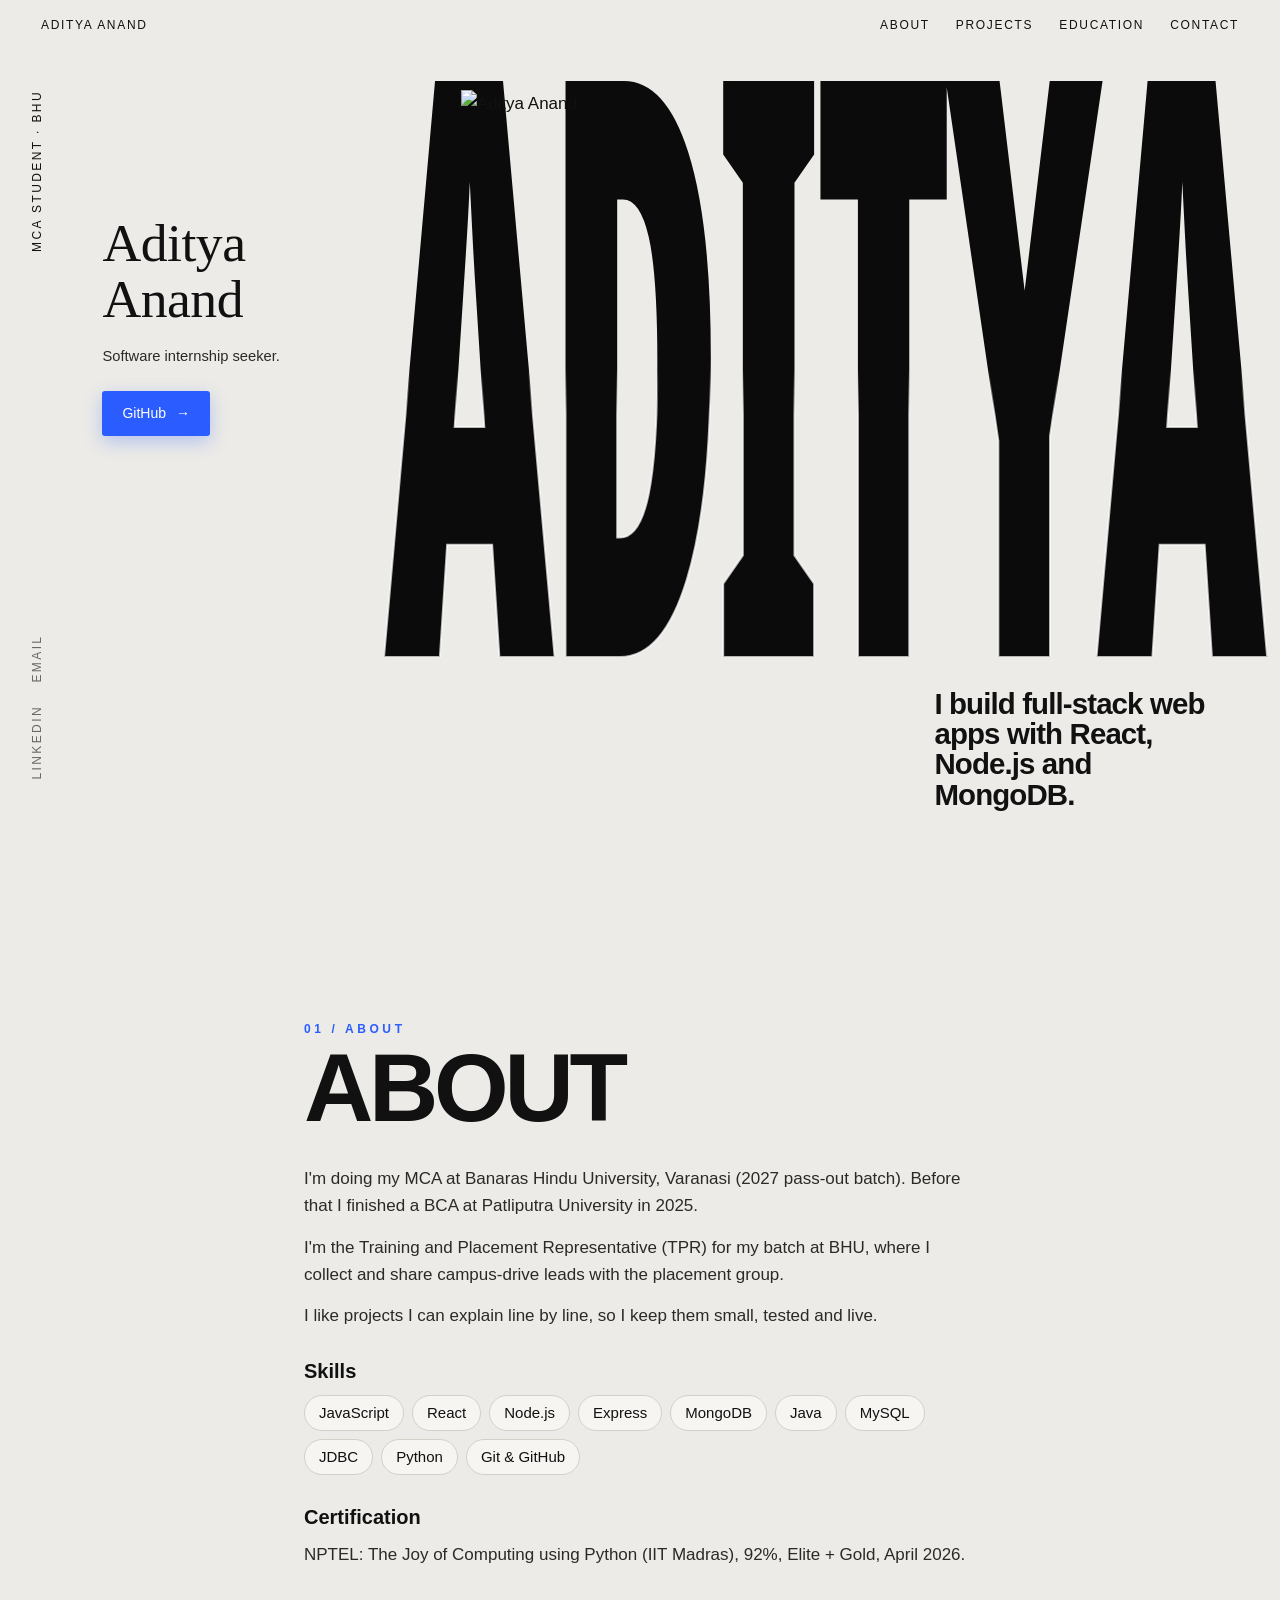
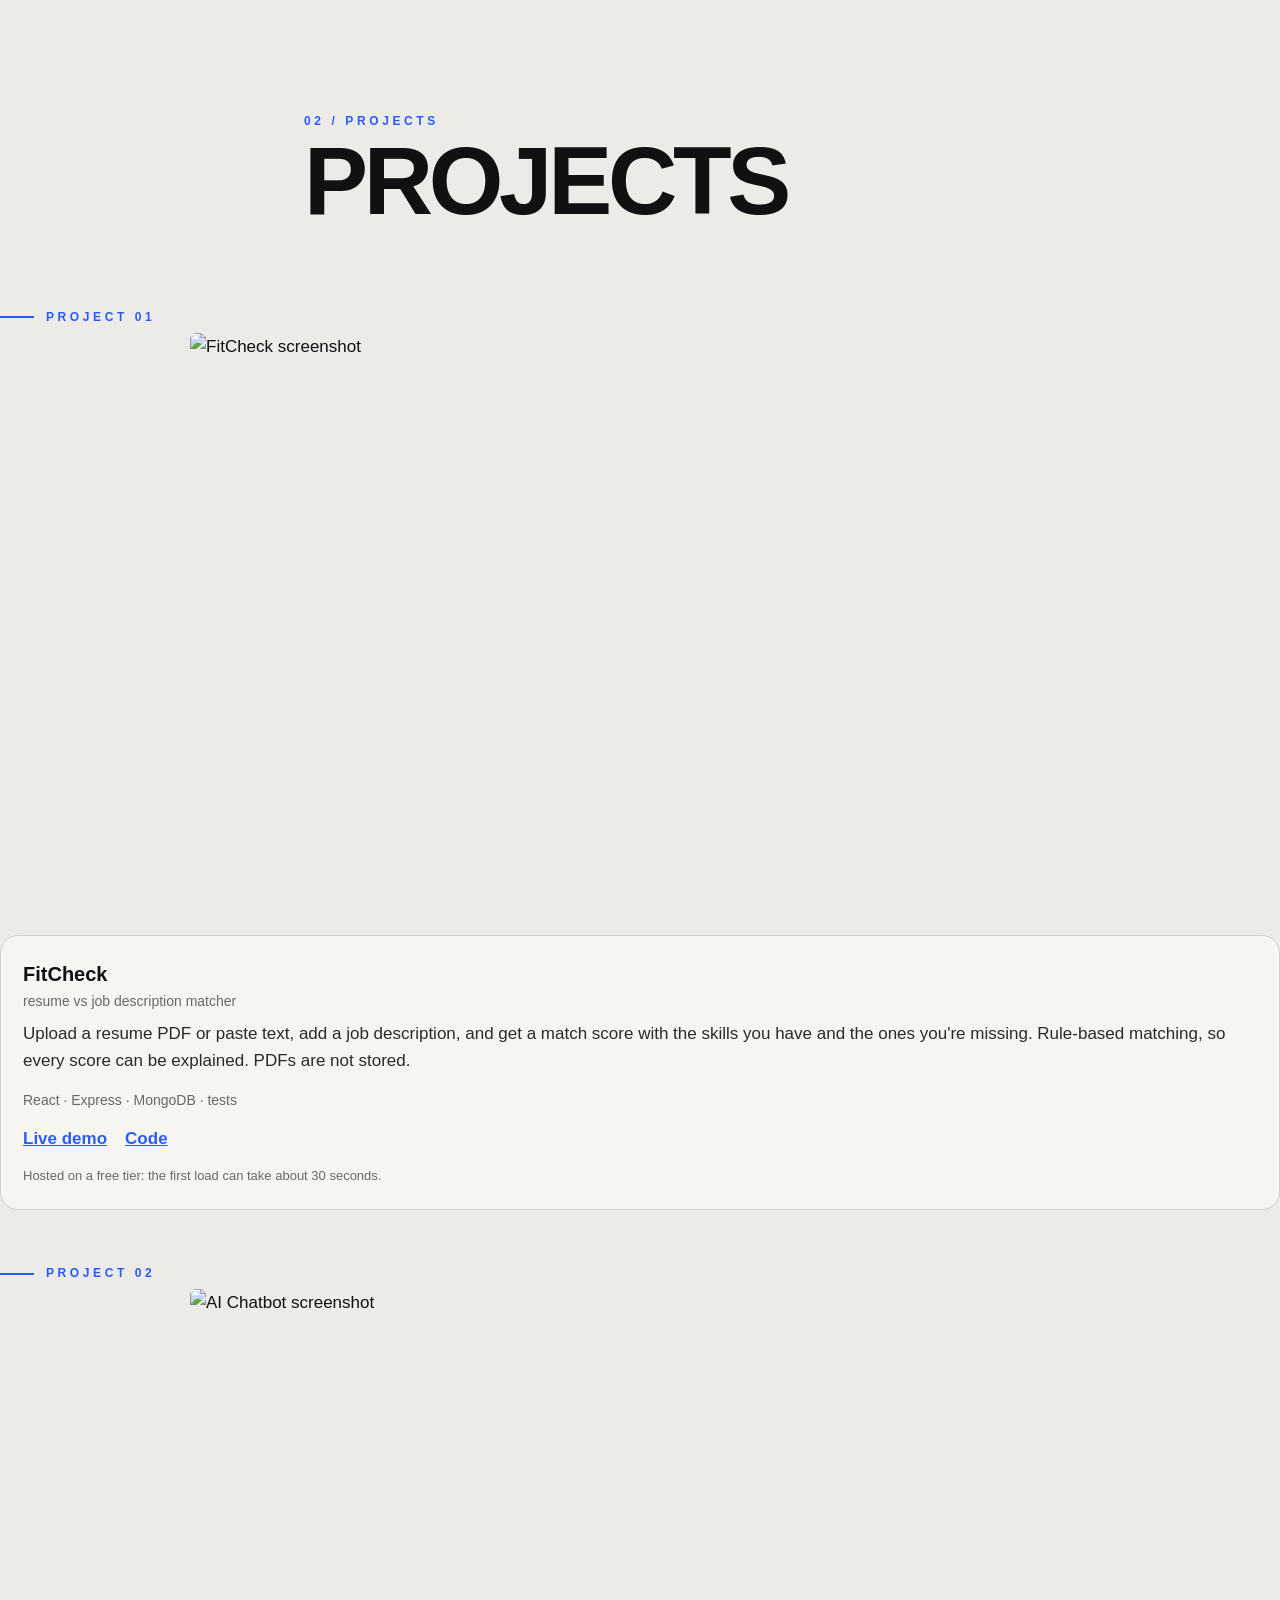
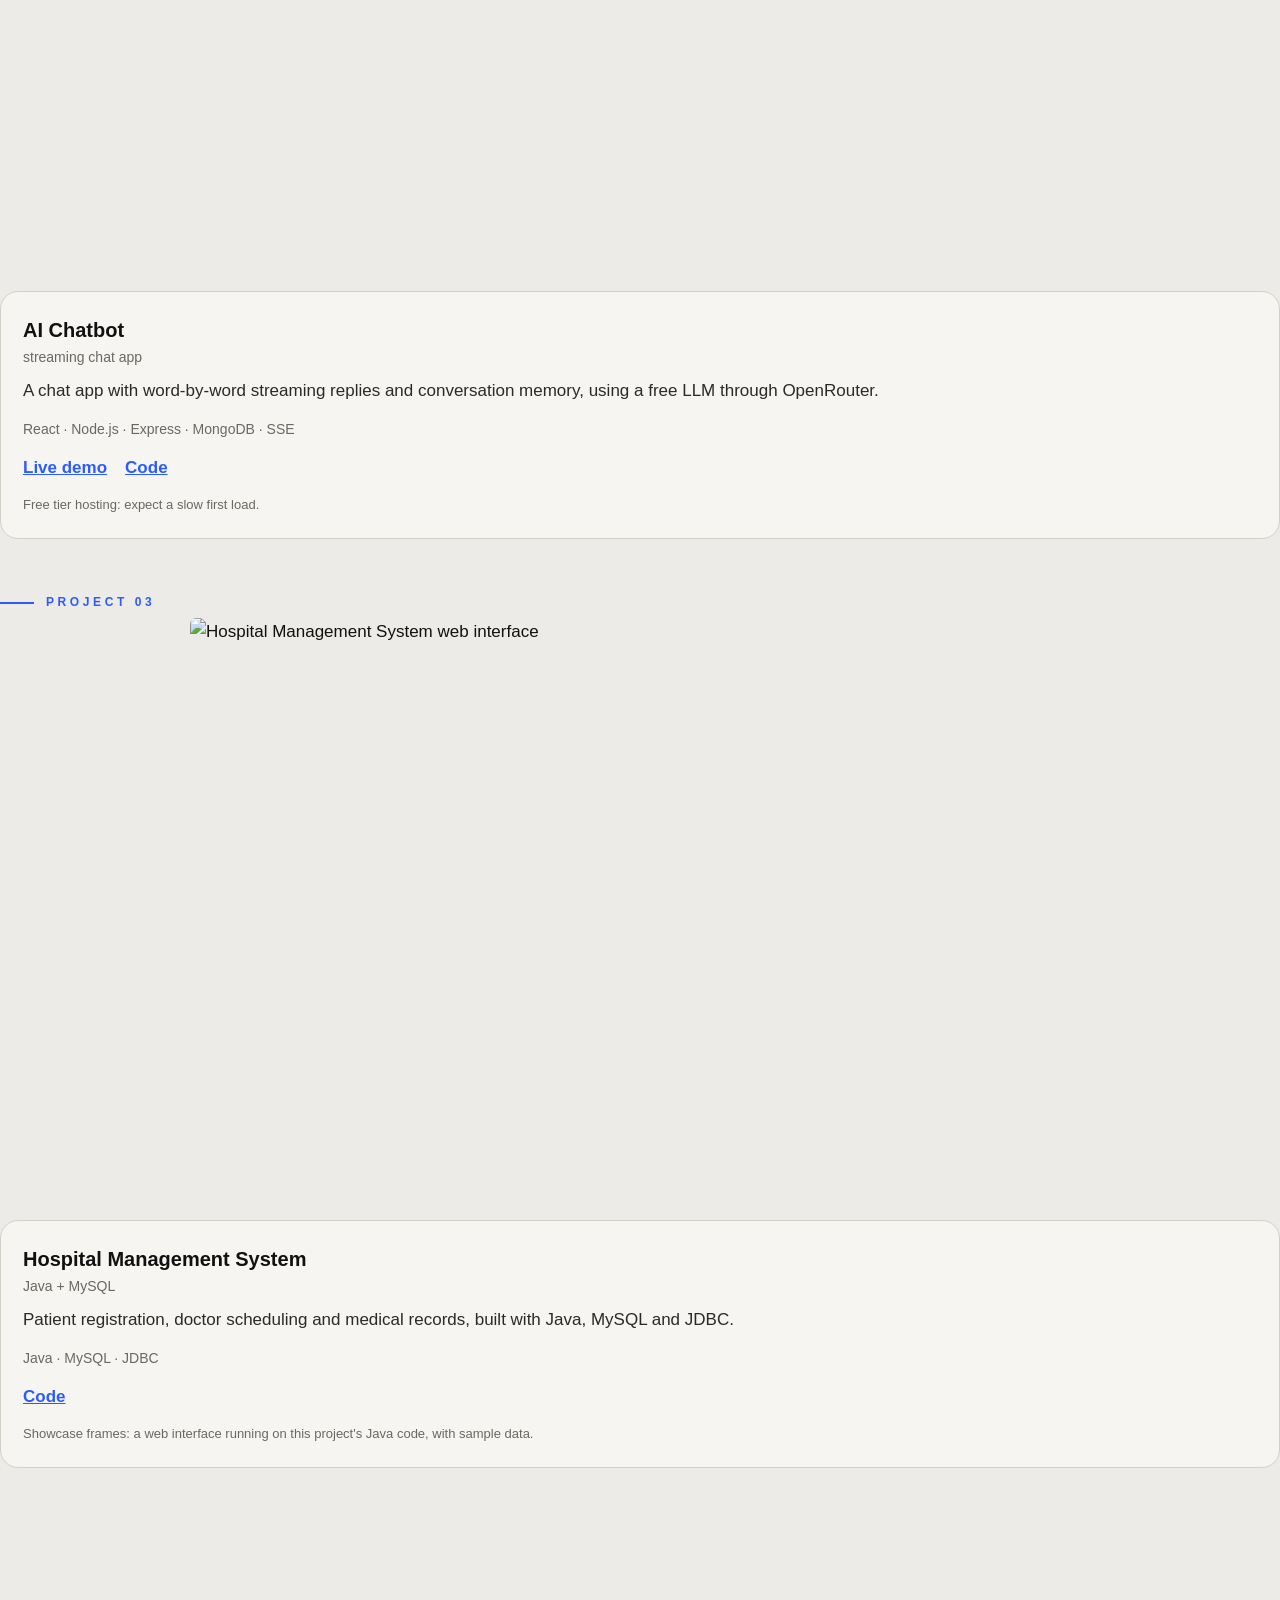
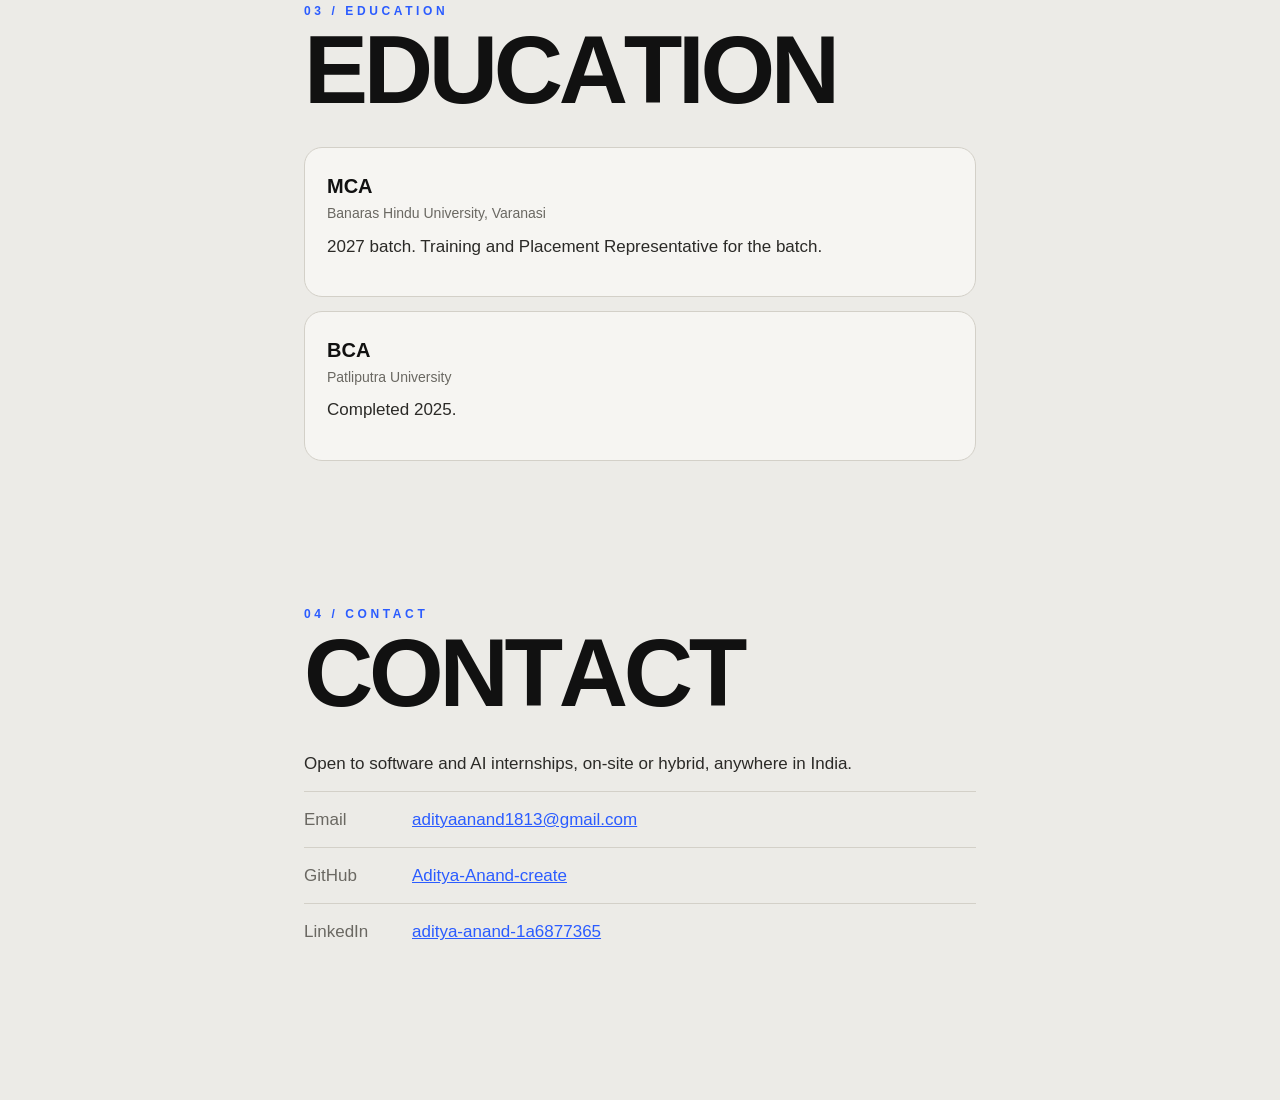
==== index.html @ 3401ed0d "Add files via upload" ====
<!doctype html>
<html lang="en">
<head>
<meta charset="utf-8">
<meta name="viewport" content="width=device-width,initial-scale=1">
<title>Aditya Anand | MCA Student, BHU</title>
<meta name="description" content="Aditya Anand - MCA student at Banaras Hindu University (2027 batch). Full-stack projects in React, Node.js and MongoDB, and Java with MySQL.">
<link rel="stylesheet" href="style.css">
</head>
<body>
<main>
  <section id="home" class="panel" aria-label="Home">
    <div class="stage" id="stage">
      <header class="topbar"><a class="mark" href="#home">Aditya Anand</a><nav class="tl" aria-label="Sections"><a href="#about">About</a><a href="#projects">Projects</a><a href="#education">Education</a><a href="#contact">Contact</a></nav></header>
      <div class="rail"><span class="rl">MCA student &middot; BHU</span><span class="rn"><a href="https://www.linkedin.com/in/aditya-anand-1a6877365" target="_blank" rel="noopener">LinkedIn</a><a href="mailto:adityaanand1813@gmail.com">Email</a></span></div>
      <svg class="word back" viewBox="0 0 2924 714" preserveAspectRatio="none" aria-hidden="true"><path d="M382 714 358 575H209L185 714H0L169 0H394L565 714ZM305 269Q298 229 293 192Q288 155 284 125Q281 153 275 190Q269 227 262 267L234 429H332ZM1082 342Q1082 520 1003.5 617Q925 714 782 714H601V0H794Q932 0 1007 88Q1082 176 1082 342ZM905 349Q905 240 876.5 193.5Q848 147 791 147H772V566H781Q846 566 875.5 513.5Q905 461 905 349ZM1424 714H1123V623L1188 588V126L1123 91V0H1424V91L1359 126V588L1424 623ZM1739 714H1569V147H1445V0H1863V147H1739ZM2121 260 2204 0H2379L2205 440V714H2034V446L1860 0H2038ZM2741 714 2717 575H2568L2544 714H2359L2528 0H2753L2924 714ZM2664 269Q2657 229 2652 192Q2647 155 2643 125Q2640 153 2634 190Q2628 227 2621 267L2593 429H2691Z"/></svg>
      <div class="portrait"><img src="img/portrait.webp" alt="Aditya Anand" width="467" height="700"></div>
      <svg class="word front" viewBox="0 0 2924 714" preserveAspectRatio="none" aria-hidden="true"><path d="M382 714 358 575H209L185 714H0L169 0H394L565 714ZM305 269Q298 229 293 192Q288 155 284 125Q281 153 275 190Q269 227 262 267L234 429H332ZM1082 342Q1082 520 1003.5 617Q925 714 782 714H601V0H794Q932 0 1007 88Q1082 176 1082 342ZM905 349Q905 240 876.5 193.5Q848 147 791 147H772V566H781Q846 566 875.5 513.5Q905 461 905 349ZM1424 714H1123V623L1188 588V126L1123 91V0H1424V91L1359 126V588L1424 623ZM1739 714H1569V147H1445V0H1863V147H1739ZM2121 260 2204 0H2379L2205 440V714H2034V446L1860 0H2038ZM2741 714 2717 575H2568L2544 714H2359L2528 0H2753L2924 714ZM2664 269Q2657 229 2652 192Q2647 155 2643 125Q2640 153 2634 190Q2628 227 2621 267L2593 429H2691Z"/></svg>
      <div class="intro">
        <h1>Aditya<br>Anand</h1>
        <p class="lead">Software internship seeker.</p>
        <a class="cta" href="https://github.com/Aditya-Anand-create" target="_blank" rel="noopener">GitHub <span aria-hidden="true">&rarr;</span></a>
      </div>
      <p class="phrase">I build full-stack web apps with React, Node.js and MongoDB.</p>
    </div>
  </section>

  <section id="about" class="panel" aria-label="About">
    <p class="num">01 / ABOUT</p>
    <h2>About</h2>
    <p>I'm doing my MCA at Banaras Hindu University, Varanasi (2027 pass-out batch). Before that I finished a BCA at Patliputra University in 2025.</p>
    <p>I'm the Training and Placement Representative (TPR) for my batch at BHU, where I collect and share campus-drive leads with the placement group.</p>
    <p>I like projects I can explain line by line, so I keep them small, tested and live.</p>
    <h3>Skills</h3>
    <ul class="chips">
      <li>JavaScript</li><li>React</li><li>Node.js</li><li>Express</li><li>MongoDB</li><li>Java</li><li>MySQL</li><li>JDBC</li><li>Python</li><li>Git &amp; GitHub</li>
    </ul>
    <h3>Certification</h3>
    <p>NPTEL: The Joy of Computing using Python (IIT Madras), 92%, Elite + Gold, April 2026.</p>
  </section>

  <section id="projects" class="panel" aria-label="Projects">
    <p class="num">02 / PROJECTS</p>
    <h2>Projects</h2>
  </section>
  <section id="fitcheck" class="panel projsec" aria-label="Project 01">
    <p class="num">PROJECT 01</p>
    <div class="show" data-p="fc"><div class="screen"><img class="ph" src="img/frames/g07.webp" alt="FitCheck screenshot" width="1000" height="640"><canvas width="1000" height="640" aria-hidden="true"></canvas></div></div>
    <article>      <h3>FitCheck <span>resume vs job description matcher</span></h3>
      <p>Upload a resume PDF or paste text, add a job description, and get a match score with the skills you have and the ones you're missing. Rule-based matching, so every score can be explained. PDFs are not stored.</p>
      <p class="stack">React · Express · MongoDB · tests</p>
      <p class="links"><a href="https://fitcheck-pequ.onrender.com" target="_blank" rel="noopener">Live demo</a><a href="https://github.com/Aditya-Anand-create/fitcheck" target="_blank" rel="noopener">Code</a></p>
      <p class="note">Hosted on a free tier: the first load can take about 30 seconds.</p>
    </article>
  </section>
  <section id="chatbot" class="panel projsec" aria-label="Project 02">
    <p class="num">PROJECT 02</p>
    <div class="show" data-p="cb"><div class="screen"><img class="ph" src="img/frames/c07.webp" alt="AI Chatbot screenshot" width="1000" height="640"><canvas width="1000" height="640" aria-hidden="true"></canvas></div></div>
    <article>      <h3>AI Chatbot <span>streaming chat app</span></h3>
      <p>A chat app with word-by-word streaming replies and conversation memory, using a free LLM through OpenRouter.</p>
      <p class="stack">React · Node.js · Express · MongoDB · SSE</p>
      <p class="links"><a href="https://ai-chatbot-h0st.onrender.com" target="_blank" rel="noopener">Live demo</a><a href="https://github.com/Aditya-Anand-create/ai-chatbot" target="_blank" rel="noopener">Code</a></p>
      <p class="note">Free tier hosting: expect a slow first load.</p>
    </article>
  </section>
  <section id="hms" class="panel projsec" aria-label="Project 03">
    <p class="num">PROJECT 03</p>
    <div class="show" data-p="hm"><div class="screen"><img class="ph" src="img/frames/h11.webp" alt="Hospital Management System web interface" width="1000" height="640"><canvas width="1000" height="640" aria-hidden="true"></canvas></div></div>
    <article>      <h3>Hospital Management System <span>Java + MySQL</span></h3>
      <p>Patient registration, doctor scheduling and medical records, built with Java, MySQL and JDBC.</p>
      <p class="stack">Java · MySQL · JDBC</p>
      <p class="links"><a href="https://github.com/Aditya-Anand-create/hospital-management-system" target="_blank" rel="noopener">Code</a></p>
    
      <p class="note">Showcase frames: a web interface running on this project's Java code, with sample data.</p>
    </article>
  </section>


  <section id="education" class="panel" aria-label="Education">
    <p class="num">03 / EDUCATION</p>
    <h2>Education</h2>
    <article>
      <h3>MCA <span>Banaras Hindu University, Varanasi</span></h3>
      <p>2027 batch. Training and Placement Representative for the batch.</p>
    </article>
    <article>
      <h3>BCA <span>Patliputra University</span></h3>
      <p>Completed 2025.</p>
    </article>
  </section>

  <section id="contact" class="panel" aria-label="Contact">
    <p class="num">04 / CONTACT</p>
    <h2>Contact</h2>
    <p>Open to software and AI internships, on-site or hybrid, anywhere in India.</p>
    <ul class="contact">
      <li><span>Email</span><a href="mailto:adityaanand1813@gmail.com">adityaanand1813@gmail.com</a></li>
      <li><span>GitHub</span><a href="https://github.com/Aditya-Anand-create" target="_blank" rel="noopener">Aditya-Anand-create</a></li>
      <li><span>LinkedIn</span><a href="https://www.linkedin.com/in/aditya-anand-1a6877365" target="_blank" rel="noopener">aditya-anand-1a6877365</a></li>
    </ul>
  </section>
</main>

<script src="app.js"></script>
</body>
</html>
---- style.css ----
:root{--bg:#ecebe7;--ink:#111;--mute:#6a6862;--line:#d3d0c8;--bar:#0c0c0c;--accent:#2b5cff}
*{box-sizing:border-box;margin:0}
body{background:var(--bg);color:var(--ink);font:17px/1.6 Roboto,'Helvetica Neue',Arial,sans-serif;min-height:100vh;overflow-x:hidden}
html{scroll-behavior:smooth}
main{max-width:none;padding:0}
.panel{display:block}
#about,#projects,#education,#contact{max-width:720px;margin:0 auto;padding:90px 24px 10px}
#contact{padding-bottom:140px}
#about,#projects,#education,#contact{scroll-margin-top:60px}
h2{font-size:clamp(46px,13vw,96px);font-weight:900;text-transform:uppercase;letter-spacing:-.045em;line-height:.9;margin-bottom:26px}
h3{font-size:20px;margin:26px 0 8px}
h3 span{display:block;font-size:14px;font-weight:400;color:var(--mute)}
p{margin-bottom:14px;color:#2b2a27}
a{color:var(--accent)}
.num{font-size:12px;letter-spacing:.3em;color:var(--accent);font-weight:700;margin:30px 0 6px}
.chips{list-style:none;display:flex;flex-wrap:wrap;gap:8px;padding:0}
.chips li{padding:5px 14px;border:1px solid var(--line);border-radius:99px;font-size:15px;background:#f6f5f2}
article{border:1px solid var(--line);border-radius:18px;padding:22px;margin-bottom:14px;background:#f6f5f2;transition:transform .3s,border-color .3s}
article:hover{transform:translateY(-3px);border-color:var(--accent)}
article h3{margin-top:0}
.stack{font-size:14px;color:var(--mute)}
.links a{margin-right:18px;font-weight:600}
.note{font-size:13px;color:var(--mute);margin:0}
.contact{list-style:none;padding:0}
.contact li{display:flex;gap:18px;padding:14px 0;border-top:1px solid var(--line);flex-wrap:wrap}
.contact span{width:90px;color:var(--mute)}
@keyframes rv{from{opacity:0;transform:translateY(24px)}to{opacity:1;transform:none}}

/* hero: layered portrait */
.stage{--px:0;--py:0;position:relative;width:100%;height:100vh;height:100svh;min-height:640px;overflow:hidden;background:var(--bg);font-family:Roboto,'Helvetica Neue',Arial,sans-serif}
.topbar{position:absolute;z-index:6;left:0;right:0;top:0;display:flex;justify-content:space-between;align-items:center;padding:26px clamp(20px,3.2vw,48px)}
.mark,.tl a{font-size:12px;letter-spacing:.14em;text-transform:uppercase;font-weight:500;color:var(--ink);text-decoration:none}
.tl{display:flex;gap:26px}
html:not(.embed) .topbar{position:fixed;background:rgba(236,235,231,.88);-webkit-backdrop-filter:blur(8px);backdrop-filter:blur(8px);padding-top:16px;padding-bottom:16px}
.tl a:hover{color:var(--accent)}
.rail{position:absolute;z-index:6;left:clamp(14px,2.2vw,32px);top:90px;bottom:120px;display:flex;flex-direction:column;justify-content:space-between;align-items:center}
.rl,.rn{writing-mode:vertical-rl;transform:rotate(180deg);font-size:12px;letter-spacing:.2em;text-transform:uppercase;color:var(--ink)}
.rn{display:flex;gap:22px}
.rn a{color:var(--mute);text-decoration:none;font-size:12px;letter-spacing:.2em;text-transform:uppercase}
.rn a:hover{color:var(--accent)}
.word{position:absolute;left:30%;width:69%;top:9%;height:64%;overflow:visible;pointer-events:none;transform:translate(calc(var(--px)*-16px),calc(var(--py)*-8px));transition:none}
.word.back{z-index:1}
.word.back path{fill:#0b0b0b}
.word.front{z-index:3;transform:translate(calc(var(--px)*-30px),calc(var(--py)*-14px))}
.word.front path{fill:none;stroke:rgba(255,255,255,.7);vector-effect:non-scaling-stroke;stroke-width:2px}
.word.front{-webkit-mask-image:linear-gradient(to bottom,transparent 50%,#000 58%);mask-image:linear-gradient(to bottom,transparent 50%,#000 58%)}
.portrait{position:absolute;z-index:2;left:36%;bottom:0;height:90%;aspect-ratio:467/700;transform:translate(calc(var(--px)*12px),calc(var(--py)*4px))}
.portrait img{display:block;height:100%;width:100%;filter:none}
.intro{position:absolute;z-index:5;left:clamp(64px,8vw,130px);top:clamp(130px,24vh,230px);width:clamp(180px,22vw,300px)}
.intro h1{font-family:Georgia,'Times New Roman',serif;font-weight:400;font-size:clamp(34px,4.2vw,64px);line-height:1.04;letter-spacing:-.01em;margin:0 0 18px;color:var(--ink)}
.intro .lead{font-size:clamp(14px,1.15vw,17px);line-height:1.45;max-width:17em;color:#2b2a27;margin-bottom:24px}
.cta{display:inline-flex;gap:10px;align-items:center;padding:11px 20px;background:var(--accent);color:#fff;font-size:14px;font-weight:500;border-radius:3px;text-decoration:none;box-shadow:0 6px 18px rgba(43,92,255,.28)}
.phrase{position:absolute;z-index:5;right:clamp(20px,4vw,64px);bottom:90px;width:23vw;font-size:clamp(20px,2.3vw,38px);line-height:1.03;font-weight:800;letter-spacing:-.03em;text-align:left;margin:0;color:var(--ink)}
.stage .portrait,.stage .word,.stage .intro,.stage .phrase,.stage .topbar,.stage .rail{animation:hin 1.1s cubic-bezier(.2,.7,.2,1) backwards}
.stage .word.back{animation-delay:.1s}.stage .portrait{animation-delay:.3s}.stage .word.front{animation-delay:.5s}.stage .intro{animation-delay:.7s}.stage .phrase{animation-delay:.9s}
@keyframes hin{from{opacity:0;translate:0 26px}to{opacity:1;translate:0 0}}

/* scroll story: project showcase */
.story{position:relative;background:var(--bg);padding:40px 20px 150px}
.story .screen{display:none}
.story .cap{margin:0 auto 56px;max-width:760px}
.story .still{display:block;width:100%;height:auto;border-radius:6px}
.story figcaption{padding-top:14px}
.story h3{font-family:Georgia,'Times New Roman',serif;font-weight:400;font-size:clamp(28px,4vw,48px);line-height:1.05;margin:0 0 10px;letter-spacing:-.01em}
.story h3 span{font-family:Roboto,Arial,sans-serif;font-size:14px;letter-spacing:0;margin-top:6px}
.story figcaption a{font-weight:600;margin-right:18px;font-size:15px}
.hint{display:none}
.story.scrolly{height:560vh;padding:0}
.story.scrolly .pin{position:sticky;top:0;height:100vh;height:100svh;display:flex;flex-direction:column;align-items:center;justify-content:center;gap:10px;padding:56px 16px 110px;overflow:hidden}
.story.scrolly .screen{display:block;position:relative;width:min(900px,94vw,calc((100svh - 260px)*1.5625));aspect-ratio:1000/640;flex:none}
.story.scrolly .screen img,.story.scrolly .screen canvas{position:absolute;inset:0;width:100%;height:100%}
.story.scrolly .screen canvas{opacity:0}.story.scrolly.live .screen canvas{opacity:1}
.story.scrolly .caps{position:relative;width:min(760px,94vw);height:110px;flex:none}
.story.scrolly .cap{position:absolute;inset:0;margin:0;max-width:none;opacity:0;transform:translateY(10px);transition:opacity .4s,transform .4s;pointer-events:none;text-align:center}
.story.scrolly .cap.on{opacity:1;transform:none;pointer-events:auto}
.story.scrolly .still{display:none}
.story.scrolly figcaption{padding:0}
.story.scrolly .hint{display:block;position:absolute;left:50%;bottom:116px;transform:translateX(-50%);font-size:11px;letter-spacing:.3em;text-transform:uppercase;color:var(--mute);margin:0;opacity:.0}

@media (max-width:760px){
  .stage{min-height:700px}
  html:not(.embed) .stage{height:max(100svh,700px)}
  .topbar{padding:18px 16px}
  .mark{display:none}
  .tl{width:100%;justify-content:space-between;gap:0}
  .mark,.tl a{font-size:11px;letter-spacing:.1em}
  .rail{display:none}
  .word{left:3%;width:94%;top:35%;height:19%}
  .word.front{display:none}
  .portrait{left:auto;right:5%;height:46%}
  .intro{left:20px;top:80px;width:62%}
  .intro h1{font-size:44px;margin-bottom:12px}
  .intro .lead{font-size:15px;margin-bottom:16px}
  .cta{padding:10px 18px;font-size:14px}
  .phrase{left:20px;right:auto;bottom:auto;top:58%;width:32%;font-size:16px;line-height:1.08}
}
@media (prefers-reduced-motion:reduce){.stage *{animation:none!important}html{scroll-behavior:auto}}

/* embedded in the Files viewer: viewport units are unreliable, use fixed heights */
html.embed .stage{height:700px;min-height:0}
@media (max-width:760px){html.embed .stage{height:740px}}
.story.flow{height:auto;padding:30px 16px 150px;display:flex;flex-direction:column;align-items:center}
.story.flow .pin{display:flex;flex-direction:column;align-items:center;gap:12px;width:100%}
.story.flow .screen{display:block;position:relative;width:min(900px,94vw);aspect-ratio:1000/640}
.story.flow .screen img,.story.flow .screen canvas{position:absolute;inset:0;width:100%;height:100%}
.story.flow .screen canvas{opacity:0}.story.flow.live .screen canvas{opacity:1}
.story.flow .caps{position:relative;width:min(760px,94vw);height:110px}
.story.flow .cap{position:absolute;inset:0;margin:0;max-width:none;opacity:0;transition:opacity .4s;pointer-events:none;text-align:center}
.story.flow .cap.on{opacity:1;pointer-events:auto}
.story.flow .still{display:none}.story.flow figcaption{padding:0}
.story.live .screen .ph{visibility:hidden}

/* reveal animations */
html.rvon .rv{opacity:0;transform:translateY(46px);transition:opacity .9s cubic-bezier(.2,.7,.2,1) var(--d,0s),transform .9s cubic-bezier(.2,.7,.2,1) var(--d,0s),filter .9s ease var(--d,0s)}
html.rvon .rv.in{opacity:1;transform:none}
html.rvon .rv-h{transform:translateY(70px) skewY(3deg);transform-origin:0 100%;filter:blur(6px)}
html.rvon .rv-h.in{filter:none}
html.rvon .rv-card{transform:translateY(60px) scale(.965)}
html.rvon .rv-pop{transform:scale(.6) translateY(14px)}
html.rvon .rv-left{transform:translateX(-36px)}
html.rvon .rv-screen{transform:translateY(80px) scale(.9);filter:blur(5px)}
html.rvon .rv-screen.in{filter:none}
.story .screen{transition:box-shadow .6s}
@keyframes bob{0%,100%{translate:0 0}50%{translate:0 -6px}}
.story.flow.live .screen canvas{animation:bob 5s ease-in-out infinite}
@media (prefers-reduced-motion:reduce){.story.flow.live .screen canvas{animation:none}}

.story small{display:block;margin-top:6px;font-size:12px;color:var(--mute)}

/* project sections */
.projsec{padding-top:10px}
.show{position:relative;width:min(900px,100%);margin:6px auto 26px;perspective:1400px}
.show .screen{position:relative;display:block;aspect-ratio:1000/640;transform-origin:50% 100%;
  transform:rotateX(calc((1 - var(--r,1)) * 10deg)) translateY(calc((1 - var(--r,1)) * 40px)) scale(calc(.88 + var(--r,1) * .12));
  opacity:calc(.35 + var(--r,1) * .65);transition:transform .25s linear,opacity .25s linear}
.show .screen img,.show .screen canvas{position:absolute;inset:0;width:100%;height:100%;border-radius:6px}
.show canvas{opacity:0}.show.live canvas{opacity:1}.show.live .ph{visibility:hidden}
.projsec article{transition:transform .25s linear,opacity .25s linear;transform:translateY(calc((1 - var(--r,1)) * 24px))}
.projsec article:hover{transform:translateY(-3px)}
.projsec .num::before{content:"";display:inline-block;width:34px;height:2px;background:var(--accent);vertical-align:middle;margin-right:12px}

/* more reveal styles */
html.rvon .rv-line{transform:translateX(-24px)}
html.rvon .rv-up{transform:translateY(36px);transition-duration:1s}
html.rvon .rv-h{opacity:1;transform:none;filter:none}
html.rvon .panel h2{overflow:hidden;padding-bottom:.08em}
html.rvon .panel h2 .ch{display:inline-block;transform:translateY(115%) rotate(6deg);transition:transform .8s cubic-bezier(.2,.8,.2,1) calc(var(--i) * .045s)}
html.rvon .panel h2.in .ch{transform:none}

/* hero depth on scroll (driven by the share of the hero still on screen) */
html.rvon .stage .portrait{translate:0 calc(var(--h,0) * -46px)}
html.rvon .stage .word.back{translate:0 calc(var(--h,0) * 90px)}
html.rvon .stage .word.front{translate:0 calc(var(--h,0) * 90px)}
html.rvon .stage .intro{translate:0 calc(var(--h,0) * -26px)}
html.rvon .stage .phrase{translate:0 calc(var(--h,0) * -12px)}
@keyframes wordIn{from{opacity:0;transform:translateY(60px) scaleY(.96)}to{opacity:1;transform:none}}
@keyframes portIn{from{opacity:0;transform:translateY(40px)}to{opacity:1;transform:none}}
html.rvon .stage .word.back{animation:wordIn 1.2s cubic-bezier(.2,.8,.2,1) backwards}
html.rvon .stage .portrait{animation:portIn 1.1s .25s cubic-bezier(.2,.8,.2,1) backwards}
@media (prefers-reduced-motion:reduce){.show .screen{transform:none;opacity:1}.projsec article{transform:none}}
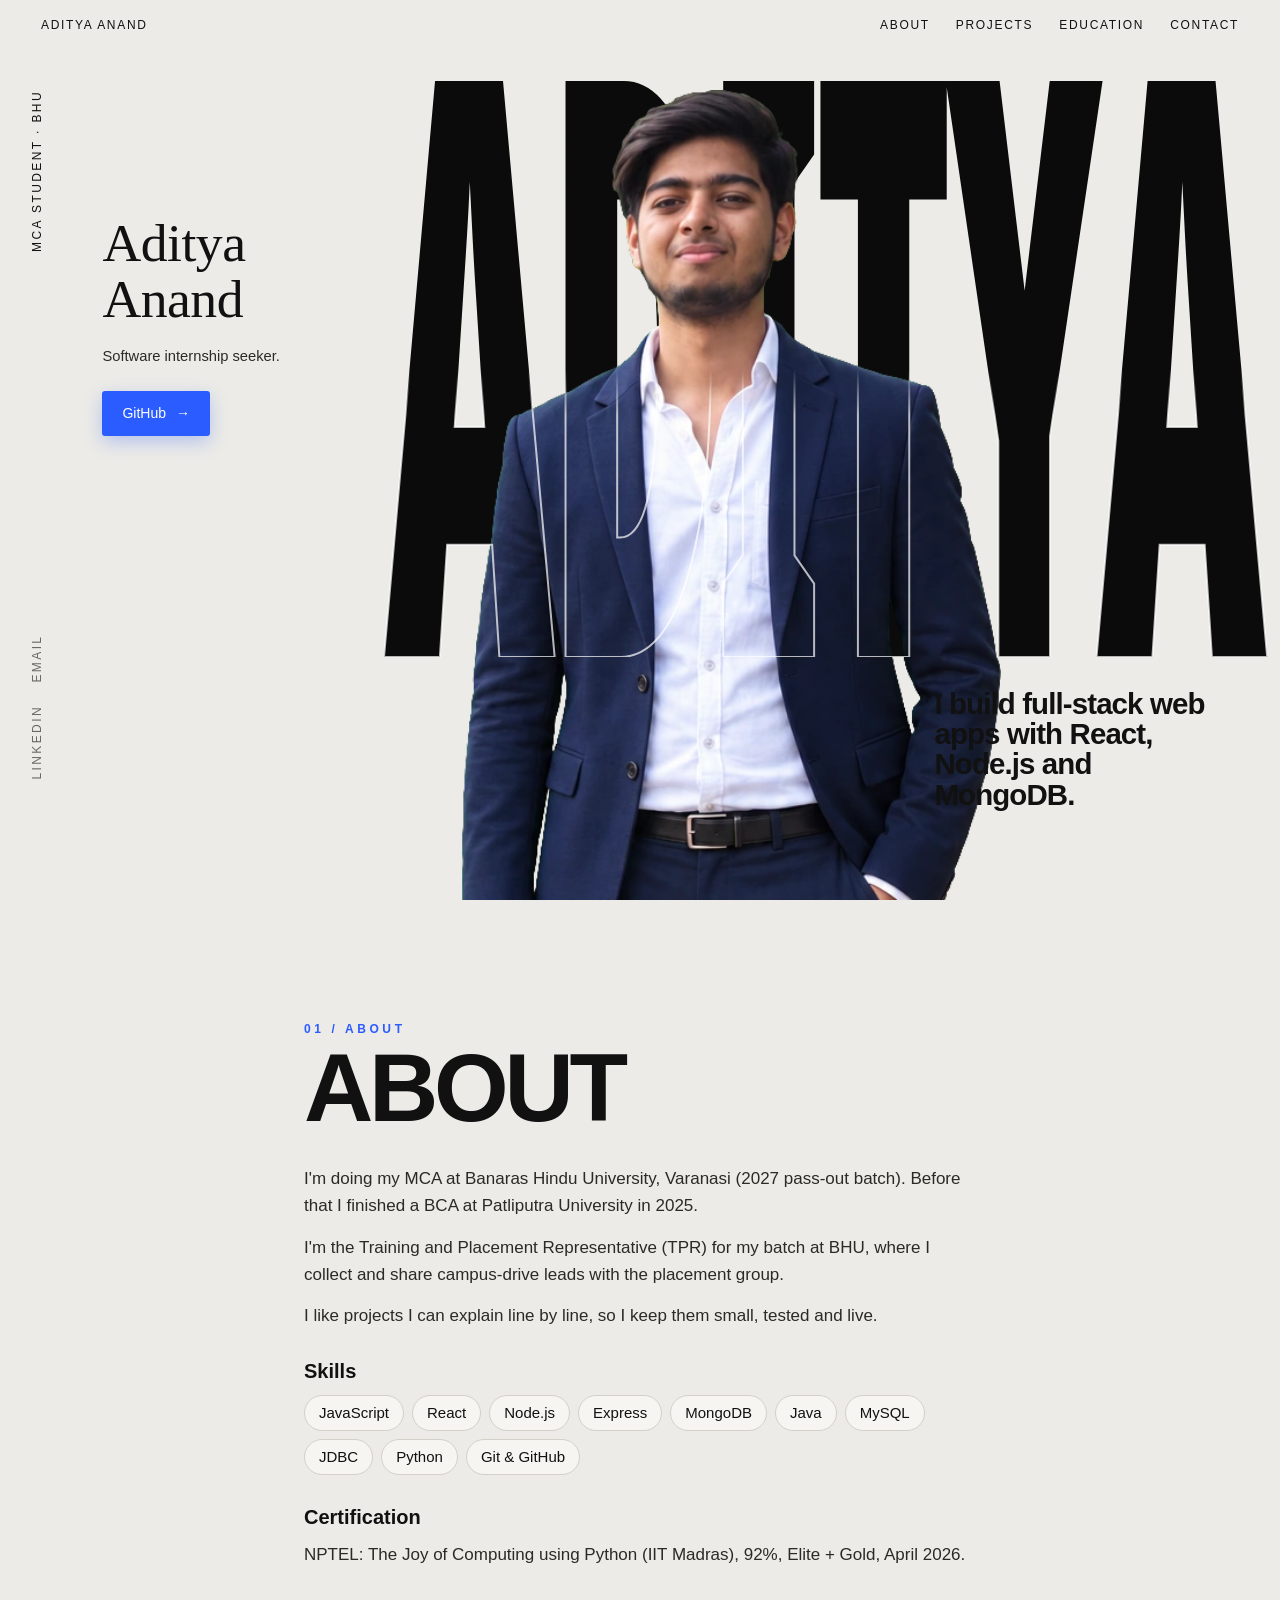
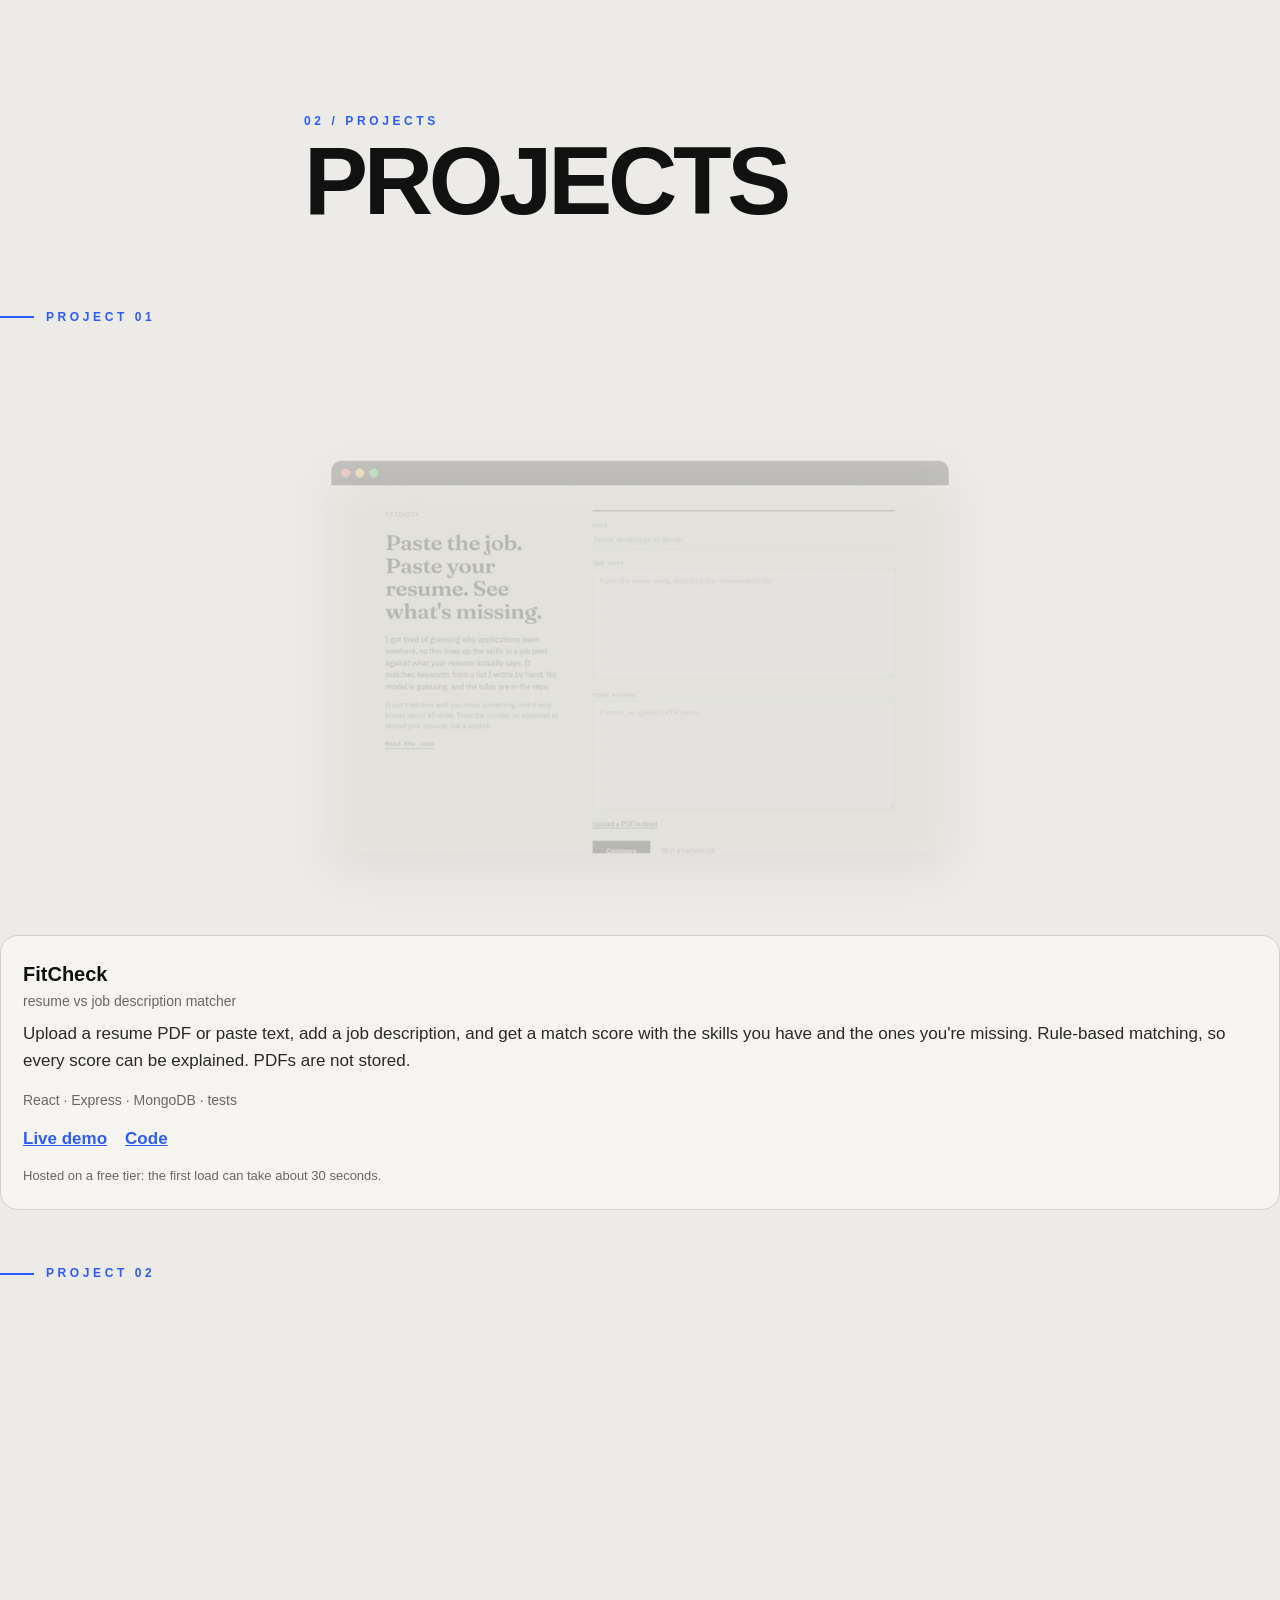
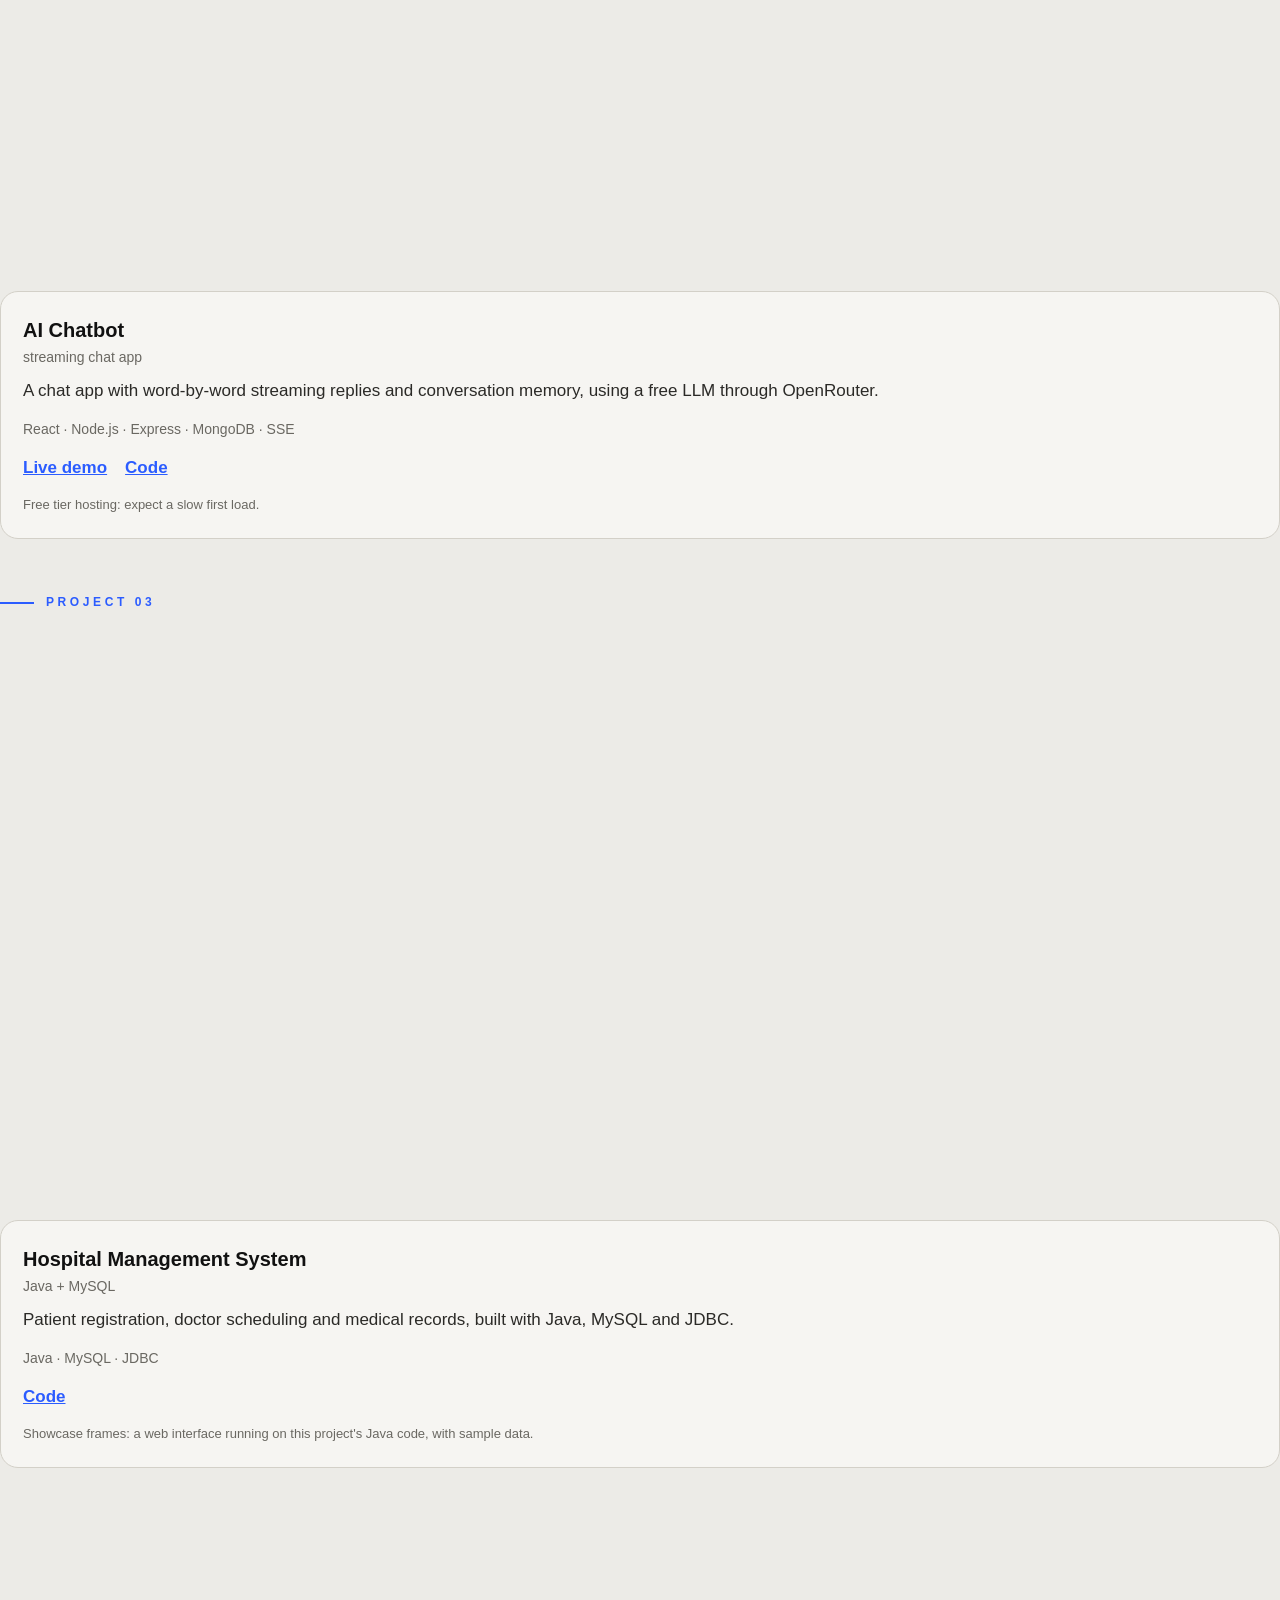
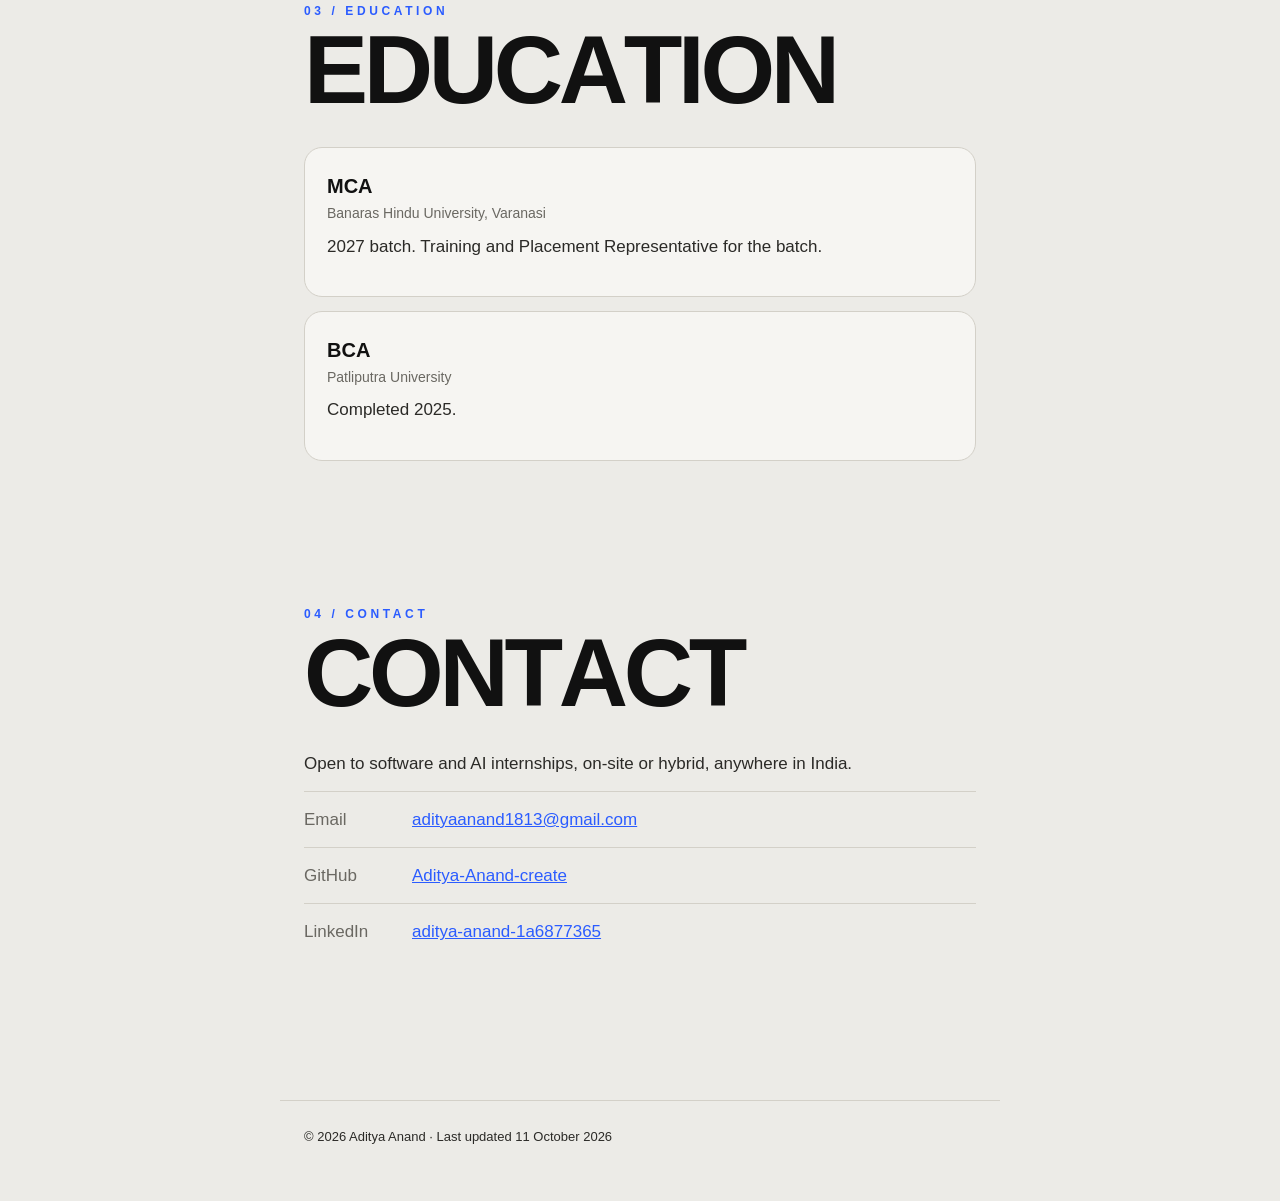
==== commit 6a44197d: "Add files via upload" ====
--- a/index.html
+++ b/index.html
@@ -5,16 +5,28 @@
 <meta name="viewport" content="width=device-width,initial-scale=1">
 <title>Aditya Anand | MCA Student, BHU</title>
 <meta name="description" content="Aditya Anand - MCA student at Banaras Hindu University (2027 batch). Full-stack projects in React, Node.js and MongoDB, and Java with MySQL.">
+<meta name="theme-color" content="#ecebe7">
+<link rel="icon" href="favicon.svg" type="image/svg+xml">
+<link rel="canonical" href="https://aditya-anand-create.github.io/">
+<meta property="og:type" content="website">
+<meta property="og:title" content="Aditya Anand | MCA Student, BHU">
+<meta property="og:description" content="MCA student at Banaras Hindu University (2027 batch). Full-stack projects in React, Node.js and MongoDB, and Java with MySQL. Looking for a software internship.">
+<meta property="og:url" content="https://aditya-anand-create.github.io/">
+<meta property="og:image" content="https://aditya-anand-create.github.io/og.png">
+<meta name="twitter:card" content="summary_large_image">
+<meta name="twitter:title" content="Aditya Anand | MCA Student, BHU">
+<meta name="twitter:image" content="https://aditya-anand-create.github.io/og.png">
 <link rel="stylesheet" href="style.css">
 </head>
 <body>
+<a class="skip" href="#about">Skip to content</a>
 <main>
   <section id="home" class="panel" aria-label="Home">
     <div class="stage" id="stage">
       <header class="topbar"><a class="mark" href="#home">Aditya Anand</a><nav class="tl" aria-label="Sections"><a href="#about">About</a><a href="#projects">Projects</a><a href="#education">Education</a><a href="#contact">Contact</a></nav></header>
       <div class="rail"><span class="rl">MCA student &middot; BHU</span><span class="rn"><a href="https://www.linkedin.com/in/aditya-anand-1a6877365" target="_blank" rel="noopener">LinkedIn</a><a href="mailto:adityaanand1813@gmail.com">Email</a></span></div>
       <svg class="word back" viewBox="0 0 2924 714" preserveAspectRatio="none" aria-hidden="true"><path d="M382 714 358 575H209L185 714H0L169 0H394L565 714ZM305 269Q298 229 293 192Q288 155 284 125Q281 153 275 190Q269 227 262 267L234 429H332ZM1082 342Q1082 520 1003.5 617Q925 714 782 714H601V0H794Q932 0 1007 88Q1082 176 1082 342ZM905 349Q905 240 876.5 193.5Q848 147 791 147H772V566H781Q846 566 875.5 513.5Q905 461 905 349ZM1424 714H1123V623L1188 588V126L1123 91V0H1424V91L1359 126V588L1424 623ZM1739 714H1569V147H1445V0H1863V147H1739ZM2121 260 2204 0H2379L2205 440V714H2034V446L1860 0H2038ZM2741 714 2717 575H2568L2544 714H2359L2528 0H2753L2924 714ZM2664 269Q2657 229 2652 192Q2647 155 2643 125Q2640 153 2634 190Q2628 227 2621 267L2593 429H2691Z"/></svg>
-      <div class="portrait"><img src="img/portrait.webp" alt="Aditya Anand" width="467" height="700"></div>
+      <div class="portrait"><img src="portrait.webp" alt="Aditya Anand" width="467" height="700"></div>
       <svg class="word front" viewBox="0 0 2924 714" preserveAspectRatio="none" aria-hidden="true"><path d="M382 714 358 575H209L185 714H0L169 0H394L565 714ZM305 269Q298 229 293 192Q288 155 284 125Q281 153 275 190Q269 227 262 267L234 429H332ZM1082 342Q1082 520 1003.5 617Q925 714 782 714H601V0H794Q932 0 1007 88Q1082 176 1082 342ZM905 349Q905 240 876.5 193.5Q848 147 791 147H772V566H781Q846 566 875.5 513.5Q905 461 905 349ZM1424 714H1123V623L1188 588V126L1123 91V0H1424V91L1359 126V588L1424 623ZM1739 714H1569V147H1445V0H1863V147H1739ZM2121 260 2204 0H2379L2205 440V714H2034V446L1860 0H2038ZM2741 714 2717 575H2568L2544 714H2359L2528 0H2753L2924 714ZM2664 269Q2657 229 2652 192Q2647 155 2643 125Q2640 153 2634 190Q2628 227 2621 267L2593 429H2691Z"/></svg>
       <div class="intro">
         <h1>Aditya<br>Anand</h1>
@@ -45,7 +57,7 @@
   </section>
   <section id="fitcheck" class="panel projsec" aria-label="Project 01">
     <p class="num">PROJECT 01</p>
-    <div class="show" data-p="fc"><div class="screen"><img class="ph" src="img/frames/g07.webp" alt="FitCheck screenshot" width="1000" height="640"><canvas width="1000" height="640" aria-hidden="true"></canvas></div></div>
+    <div class="show" data-p="fc"><div class="screen"><img class="ph" src="g07.webp" alt="FitCheck screenshot" width="1000" height="640"><canvas width="1000" height="640" aria-hidden="true"></canvas></div></div>
     <article>      <h3>FitCheck <span>resume vs job description matcher</span></h3>
       <p>Upload a resume PDF or paste text, add a job description, and get a match score with the skills you have and the ones you're missing. Rule-based matching, so every score can be explained. PDFs are not stored.</p>
       <p class="stack">React · Express · MongoDB · tests</p>
@@ -55,7 +67,7 @@
   </section>
   <section id="chatbot" class="panel projsec" aria-label="Project 02">
     <p class="num">PROJECT 02</p>
-    <div class="show" data-p="cb"><div class="screen"><img class="ph" src="img/frames/c07.webp" alt="AI Chatbot screenshot" width="1000" height="640"><canvas width="1000" height="640" aria-hidden="true"></canvas></div></div>
+    <div class="show" data-p="cb"><div class="screen"><img class="ph" src="c07.webp" alt="AI Chatbot screenshot" width="1000" height="640"><canvas width="1000" height="640" aria-hidden="true"></canvas></div></div>
     <article>      <h3>AI Chatbot <span>streaming chat app</span></h3>
       <p>A chat app with word-by-word streaming replies and conversation memory, using a free LLM through OpenRouter.</p>
       <p class="stack">React · Node.js · Express · MongoDB · SSE</p>
@@ -65,7 +77,7 @@
   </section>
   <section id="hms" class="panel projsec" aria-label="Project 03">
     <p class="num">PROJECT 03</p>
-    <div class="show" data-p="hm"><div class="screen"><img class="ph" src="img/frames/h11.webp" alt="Hospital Management System web interface" width="1000" height="640"><canvas width="1000" height="640" aria-hidden="true"></canvas></div></div>
+    <div class="show" data-p="hm"><div class="screen"><img class="ph" src="h11.webp" alt="Hospital Management System web interface" width="1000" height="640"><canvas width="1000" height="640" aria-hidden="true"></canvas></div></div>
     <article>      <h3>Hospital Management System <span>Java + MySQL</span></h3>
       <p>Patient registration, doctor scheduling and medical records, built with Java, MySQL and JDBC.</p>
       <p class="stack">Java · MySQL · JDBC</p>
@@ -100,6 +112,7 @@
     </ul>
   </section>
 </main>
+<footer class="site-foot"><p>&copy; <span id="yr">2026</span> Aditya Anand &middot; Last updated 11 October 2026</p></footer>
 
 <script src="app.js"></script>
 </body>
--- a/style.css
+++ b/style.css
@@ -158,3 +158,11 @@
 html.rvon .stage .word.back{animation:wordIn 1.2s cubic-bezier(.2,.8,.2,1) backwards}
 html.rvon .stage .portrait{animation:portIn 1.1s .25s cubic-bezier(.2,.8,.2,1) backwards}
 @media (prefers-reduced-motion:reduce){.show .screen{transform:none;opacity:1}.projsec article{transform:none}}
+
+/* skip link, focus, footer, 404 */
+.skip{position:absolute;left:12px;top:-60px;z-index:100;background:#111;color:#fff;padding:10px 14px;border-radius:8px;font-weight:600;text-decoration:none}
+.skip:focus{top:12px}
+a:focus-visible,button:focus-visible{outline:3px solid var(--accent);outline-offset:3px;border-radius:4px}
+.site-foot{max-width:720px;margin:0 auto;padding:26px 24px 40px;border-top:1px solid var(--line);color:var(--mute);font-size:13px}
+.nf{max-width:720px;margin:0 auto;padding:120px 24px;min-height:100vh}
+.nf .cta{display:inline-block;margin-top:10px;background:var(--accent);color:#fff;padding:12px 18px;border-radius:6px;text-decoration:none;font-weight:600}
